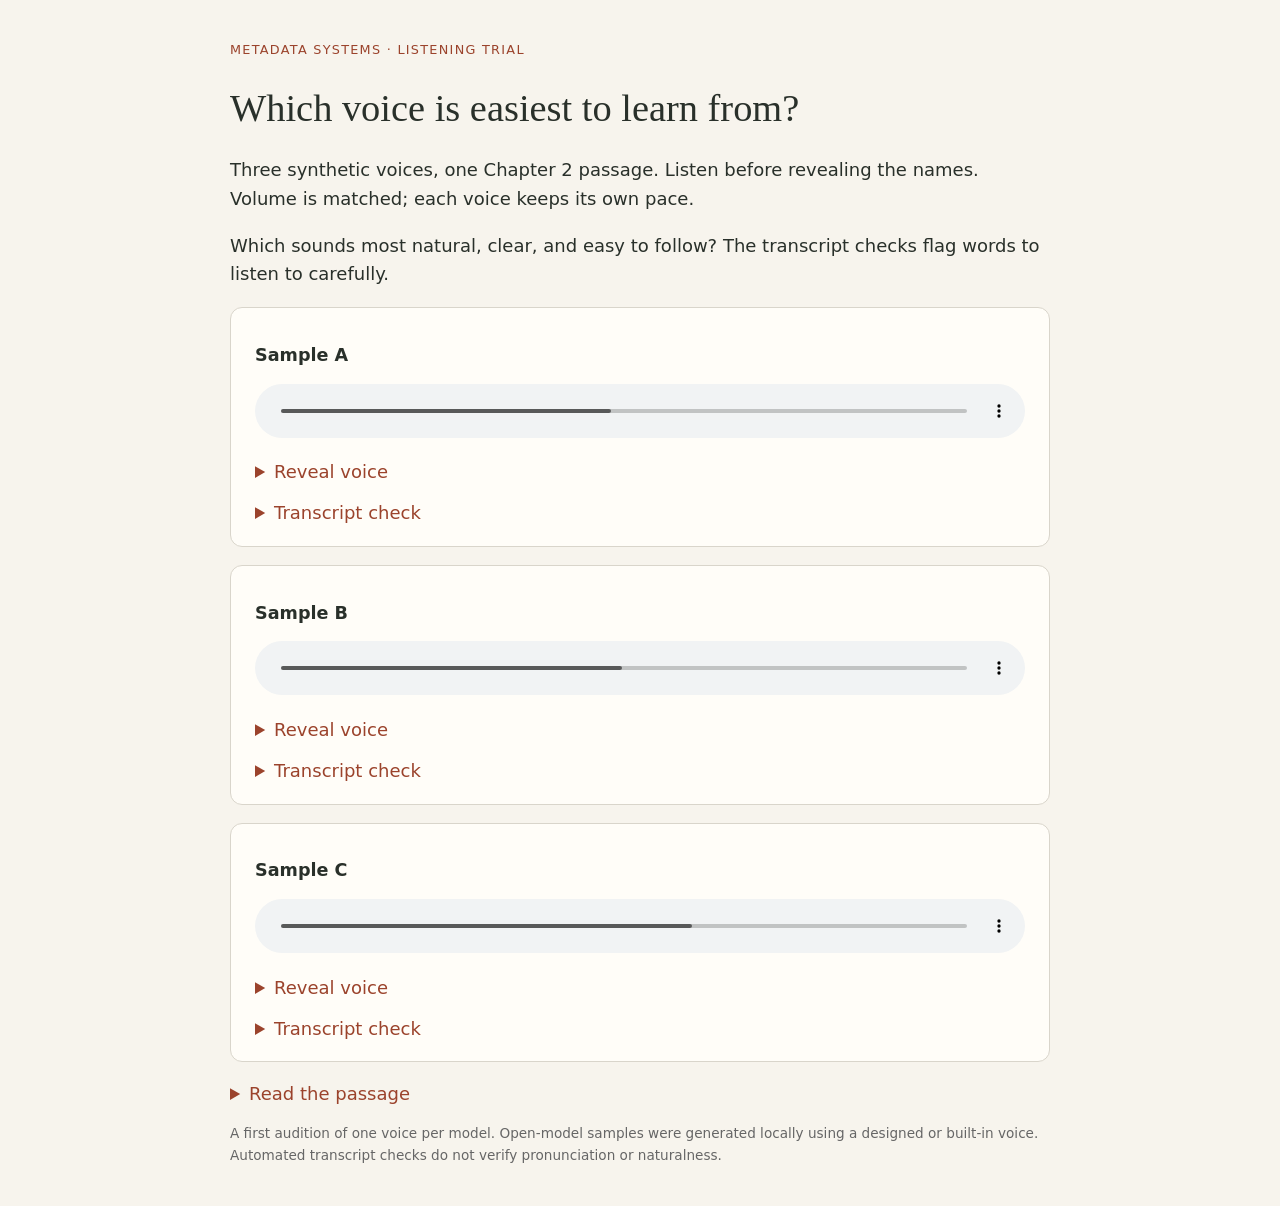
==== assets/video/voice-comparison/index.html @ f71dcfe1 "Add open-model narration audition with matched audio and transcript checks" ====
<!doctype html><html lang="en"><meta charset="utf-8"><meta name="viewport" content="width=device-width,initial-scale=1"><title>Chapter 2 · Voice comparison</title><style>
:root{color-scheme:light}body{background:#f7f4ed;color:#29302a;font:18px/1.6 system-ui,sans-serif;max-width:820px;margin:40px auto;padding:0 24px}h1{font:2.4rem/1.15 Georgia,serif}h2{font-size:1.1rem}section{border:1px solid #d9d5cb;background:#fffdf8;border-radius:12px;padding:18px 24px;margin:18px 0}audio{width:100%}summary{cursor:pointer;color:#9b432c;margin-top:12px}.label{font-size:.8rem;letter-spacing:.1em;color:#9b432c}blockquote{border-left:3px solid #9b432c;padding-left:20px;margin:24px 0}footer{font-size:.85rem;color:#666}a{color:#9b432c}</style><p class="label">METADATA SYSTEMS · LISTENING TRIAL</p><h1>Which voice is easiest to learn from?</h1><p>Three synthetic voices, one Chapter 2 passage. Listen before revealing the names. Volume is matched; each voice keeps its own pace.</p><p>Which sounds most natural, clear, and easy to follow? The transcript checks flag words to listen to carefully.</p><section><h2>Sample A</h2><audio controls preload="metadata" aria-label="Sample A" src="sample-A.mp3"></audio><details><summary>Reveal voice</summary><p>Current voice · Edge Sonia</p></details><details><summary>Transcript check</summary><p>Automatic recognition flagged: sequel lite → sql light; zero → 0. These are listening checks, not confirmed speech errors.</p></details></section><section><h2>Sample B</h2><audio controls preload="metadata" aria-label="Sample B" src="sample-B.mp3"></audio><details><summary>Reveal voice</summary><p>Qwen3-TTS · designed British narrator</p></details><details><summary>Transcript check</summary><p>Automatic recognition flagged: sequel lite → sql light. These are listening checks, not confirmed speech errors.</p></details></section><section><h2>Sample C</h2><audio controls preload="metadata" aria-label="Sample C" src="sample-C.mp3"></audio><details><summary>Reveal voice</summary><p>Chatterbox Nano · built-in voice</p></details><details><summary>Transcript check</summary><p>Automatic recognition flagged: column → com; sequel lite → sql light; zero → 0. These are listening checks, not confirmed speech errors.</p></details></section><details><summary>Read the passage</summary><blockquote>The column records describe three fields: a delivery identifier, a promise time, and a delivery time. All three declare TEXT. In this SQLite table, that declaration does not strictly enforce the type of every stored value. The not-null flag is one for the identifier and promise: a value is required. Zero for delivery time allows NULL, the marker for a missing value. The primary key uniquely identifies each row. Here, the delivery identifier is the sole key.
</blockquote></details><footer><p>A first audition of one voice per model. Open-model samples were generated locally using a designed or built-in voice. Automated transcript checks do not verify pronunciation or naturalness.</p></footer><script>document.querySelectorAll("audio").forEach(a=>a.addEventListener("play",()=>document.querySelectorAll("audio").forEach(b=>{if(b!==a)b.pause()})))</script></html>
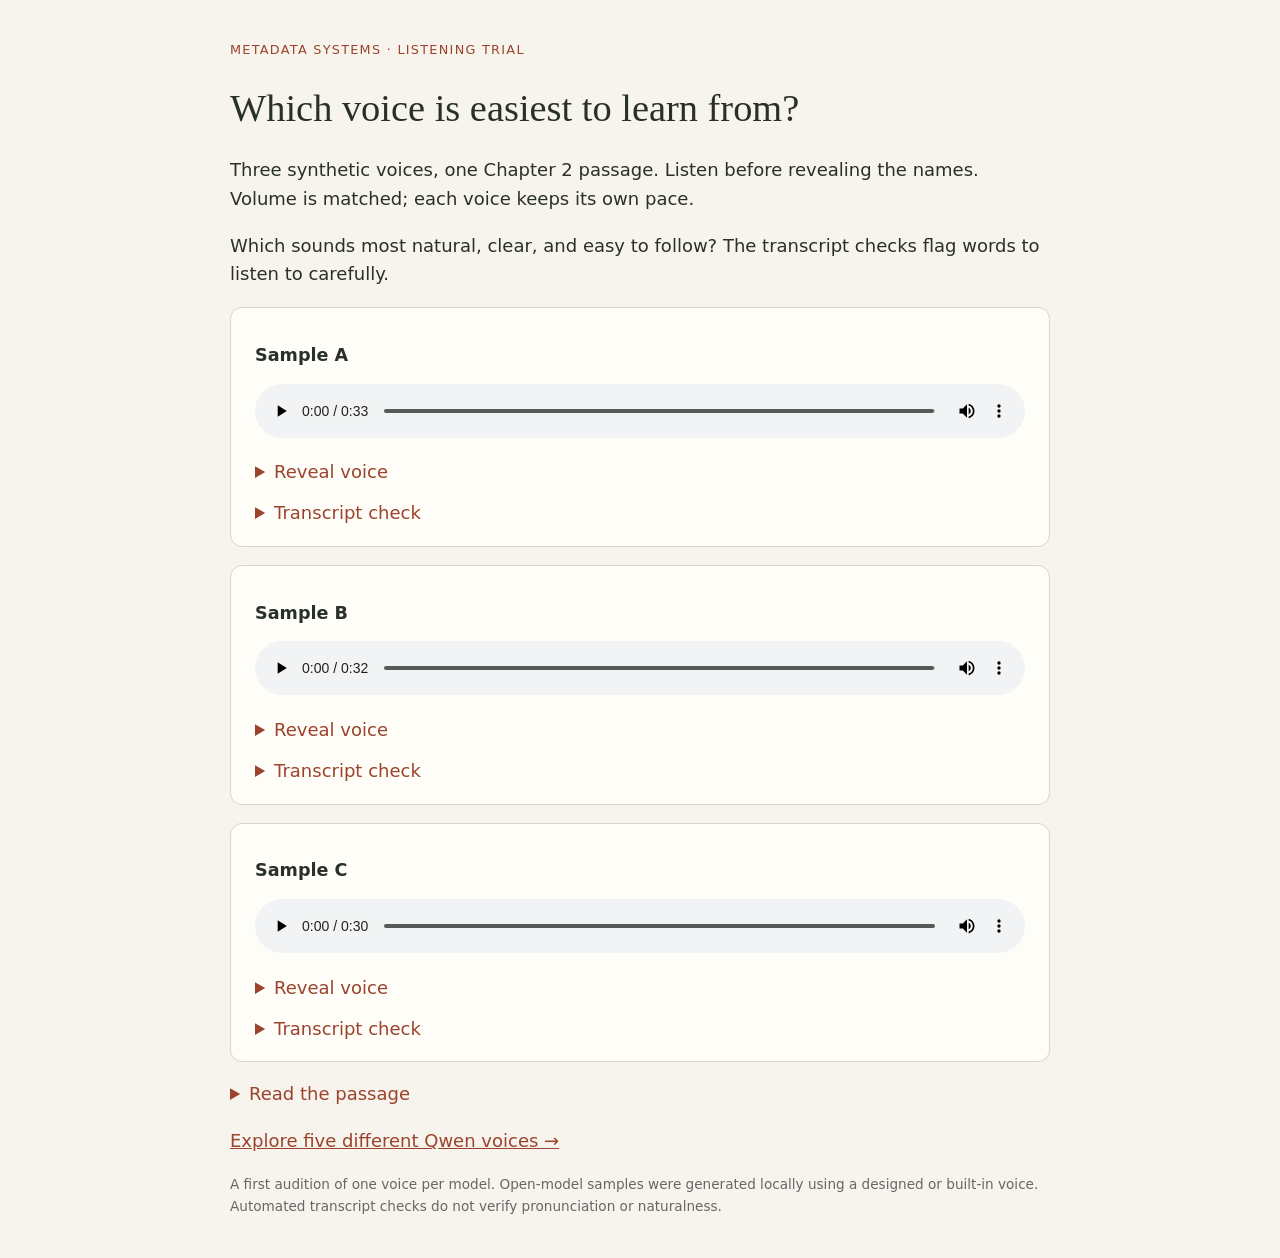
==== commit 5c4d586a: "Add four Qwen voice designs and a five-voice audition page" ====
--- a/assets/video/voice-comparison/index.html
+++ b/assets/video/voice-comparison/index.html
@@ -1,3 +1,3 @@
 <!doctype html><html lang="en"><meta charset="utf-8"><meta name="viewport" content="width=device-width,initial-scale=1"><title>Chapter 2 · Voice comparison</title><style>
 :root{color-scheme:light}body{background:#f7f4ed;color:#29302a;font:18px/1.6 system-ui,sans-serif;max-width:820px;margin:40px auto;padding:0 24px}h1{font:2.4rem/1.15 Georgia,serif}h2{font-size:1.1rem}section{border:1px solid #d9d5cb;background:#fffdf8;border-radius:12px;padding:18px 24px;margin:18px 0}audio{width:100%}summary{cursor:pointer;color:#9b432c;margin-top:12px}.label{font-size:.8rem;letter-spacing:.1em;color:#9b432c}blockquote{border-left:3px solid #9b432c;padding-left:20px;margin:24px 0}footer{font-size:.85rem;color:#666}a{color:#9b432c}</style><p class="label">METADATA SYSTEMS · LISTENING TRIAL</p><h1>Which voice is easiest to learn from?</h1><p>Three synthetic voices, one Chapter 2 passage. Listen before revealing the names. Volume is matched; each voice keeps its own pace.</p><p>Which sounds most natural, clear, and easy to follow? The transcript checks flag words to listen to carefully.</p><section><h2>Sample A</h2><audio controls preload="metadata" aria-label="Sample A" src="sample-A.mp3"></audio><details><summary>Reveal voice</summary><p>Current voice · Edge Sonia</p></details><details><summary>Transcript check</summary><p>Automatic recognition flagged: sequel lite → sql light; zero → 0. These are listening checks, not confirmed speech errors.</p></details></section><section><h2>Sample B</h2><audio controls preload="metadata" aria-label="Sample B" src="sample-B.mp3"></audio><details><summary>Reveal voice</summary><p>Qwen3-TTS · designed British narrator</p></details><details><summary>Transcript check</summary><p>Automatic recognition flagged: sequel lite → sql light. These are listening checks, not confirmed speech errors.</p></details></section><section><h2>Sample C</h2><audio controls preload="metadata" aria-label="Sample C" src="sample-C.mp3"></audio><details><summary>Reveal voice</summary><p>Chatterbox Nano · built-in voice</p></details><details><summary>Transcript check</summary><p>Automatic recognition flagged: column → com; sequel lite → sql light; zero → 0. These are listening checks, not confirmed speech errors.</p></details></section><details><summary>Read the passage</summary><blockquote>The column records describe three fields: a delivery identifier, a promise time, and a delivery time. All three declare TEXT. In this SQLite table, that declaration does not strictly enforce the type of every stored value. The not-null flag is one for the identifier and promise: a value is required. Zero for delivery time allows NULL, the marker for a missing value. The primary key uniquely identifies each row. Here, the delivery identifier is the sole key.
-</blockquote></details><footer><p>A first audition of one voice per model. Open-model samples were generated locally using a designed or built-in voice. Automated transcript checks do not verify pronunciation or naturalness.</p></footer><script>document.querySelectorAll("audio").forEach(a=>a.addEventListener("play",()=>document.querySelectorAll("audio").forEach(b=>{if(b!==a)b.pause()})))</script></html>+</blockquote></details><p><a href="qwen.html">Explore five different Qwen voices →</a></p><footer><p>A first audition of one voice per model. Open-model samples were generated locally using a designed or built-in voice. Automated transcript checks do not verify pronunciation or naturalness.</p></footer><script>document.querySelectorAll("audio").forEach(a=>a.addEventListener("play",()=>document.querySelectorAll("audio").forEach(b=>{if(b!==a)b.pause()})))</script></html>
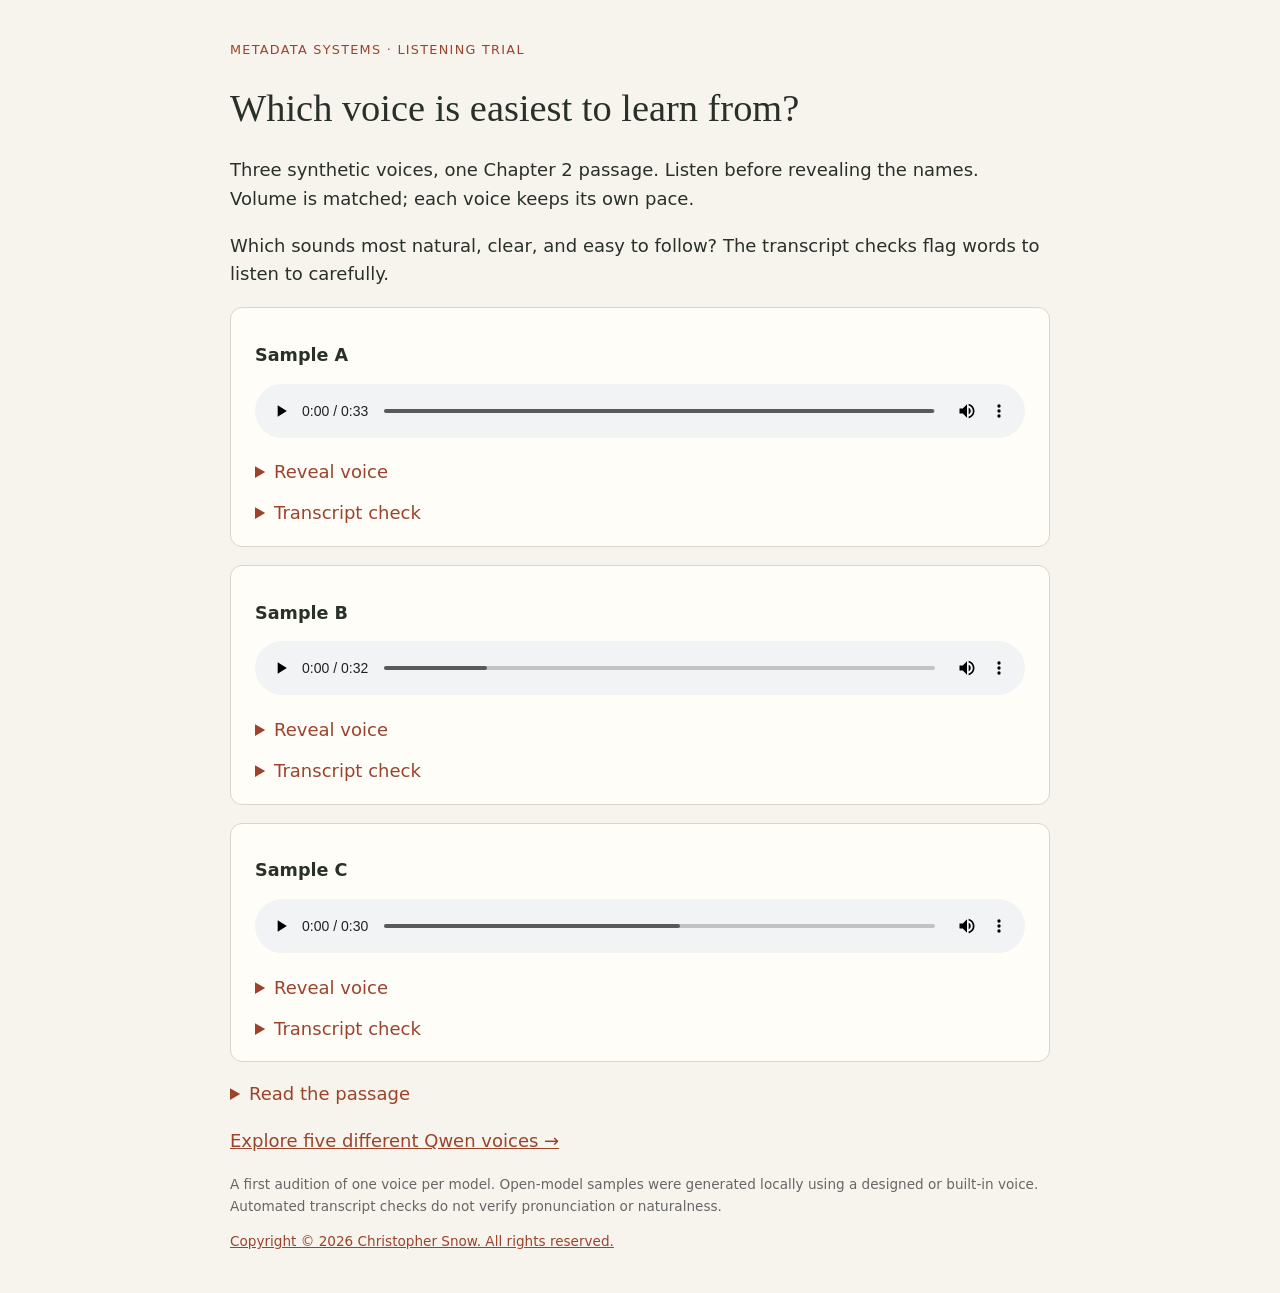
==== commit 82f1f796: "Add Christopher Snow copyright notice" ====
--- a/assets/video/voice-comparison/index.html
+++ b/assets/video/voice-comparison/index.html
@@ -1,3 +1,3 @@
 <!doctype html><html lang="en"><meta charset="utf-8"><meta name="viewport" content="width=device-width,initial-scale=1"><title>Chapter 2 · Voice comparison</title><style>
 :root{color-scheme:light}body{background:#f7f4ed;color:#29302a;font:18px/1.6 system-ui,sans-serif;max-width:820px;margin:40px auto;padding:0 24px}h1{font:2.4rem/1.15 Georgia,serif}h2{font-size:1.1rem}section{border:1px solid #d9d5cb;background:#fffdf8;border-radius:12px;padding:18px 24px;margin:18px 0}audio{width:100%}summary{cursor:pointer;color:#9b432c;margin-top:12px}.label{font-size:.8rem;letter-spacing:.1em;color:#9b432c}blockquote{border-left:3px solid #9b432c;padding-left:20px;margin:24px 0}footer{font-size:.85rem;color:#666}a{color:#9b432c}</style><p class="label">METADATA SYSTEMS · LISTENING TRIAL</p><h1>Which voice is easiest to learn from?</h1><p>Three synthetic voices, one Chapter 2 passage. Listen before revealing the names. Volume is matched; each voice keeps its own pace.</p><p>Which sounds most natural, clear, and easy to follow? The transcript checks flag words to listen to carefully.</p><section><h2>Sample A</h2><audio controls preload="metadata" aria-label="Sample A" src="sample-A.mp3"></audio><details><summary>Reveal voice</summary><p>Current voice · Edge Sonia</p></details><details><summary>Transcript check</summary><p>Automatic recognition flagged: sequel lite → sql light; zero → 0. These are listening checks, not confirmed speech errors.</p></details></section><section><h2>Sample B</h2><audio controls preload="metadata" aria-label="Sample B" src="sample-B.mp3"></audio><details><summary>Reveal voice</summary><p>Qwen3-TTS · designed British narrator</p></details><details><summary>Transcript check</summary><p>Automatic recognition flagged: sequel lite → sql light. These are listening checks, not confirmed speech errors.</p></details></section><section><h2>Sample C</h2><audio controls preload="metadata" aria-label="Sample C" src="sample-C.mp3"></audio><details><summary>Reveal voice</summary><p>Chatterbox Nano · built-in voice</p></details><details><summary>Transcript check</summary><p>Automatic recognition flagged: column → com; sequel lite → sql light; zero → 0. These are listening checks, not confirmed speech errors.</p></details></section><details><summary>Read the passage</summary><blockquote>The column records describe three fields: a delivery identifier, a promise time, and a delivery time. All three declare TEXT. In this SQLite table, that declaration does not strictly enforce the type of every stored value. The not-null flag is one for the identifier and promise: a value is required. Zero for delivery time allows NULL, the marker for a missing value. The primary key uniquely identifies each row. Here, the delivery identifier is the sole key.
-</blockquote></details><p><a href="qwen.html">Explore five different Qwen voices →</a></p><footer><p>A first audition of one voice per model. Open-model samples were generated locally using a designed or built-in voice. Automated transcript checks do not verify pronunciation or naturalness.</p></footer><script>document.querySelectorAll("audio").forEach(a=>a.addEventListener("play",()=>document.querySelectorAll("audio").forEach(b=>{if(b!==a)b.pause()})))</script></html>+</blockquote></details><p><a href="qwen.html">Explore five different Qwen voices →</a></p><footer><p>A first audition of one voice per model. Open-model samples were generated locally using a designed or built-in voice. Automated transcript checks do not verify pronunciation or naturalness.</p><p><a href="https://github.com/snowch/metadata-book/blob/main/LICENSE">Copyright © 2026 Christopher Snow. All rights reserved.</a></p></footer><script>document.querySelectorAll("audio").forEach(a=>a.addEventListener("play",()=>document.querySelectorAll("audio").forEach(b=>{if(b!==a)b.pause()})))</script></html>
